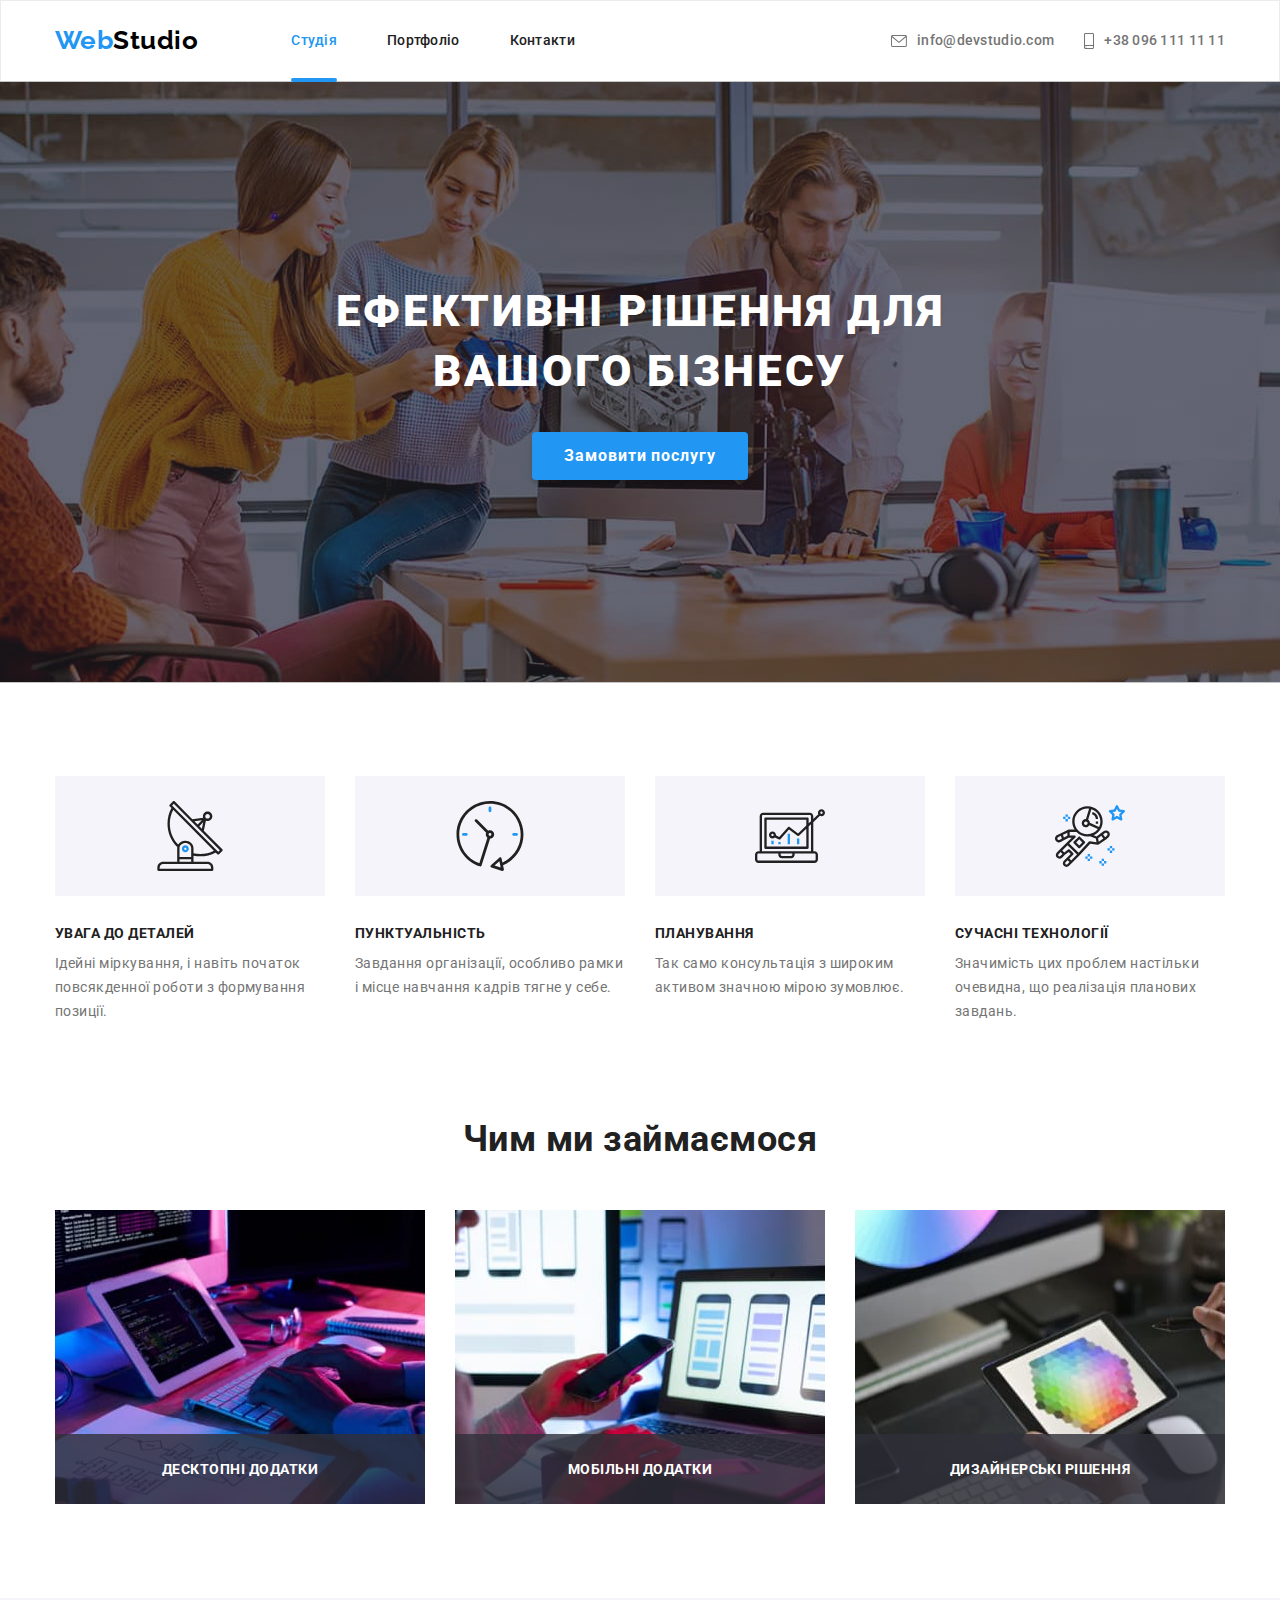
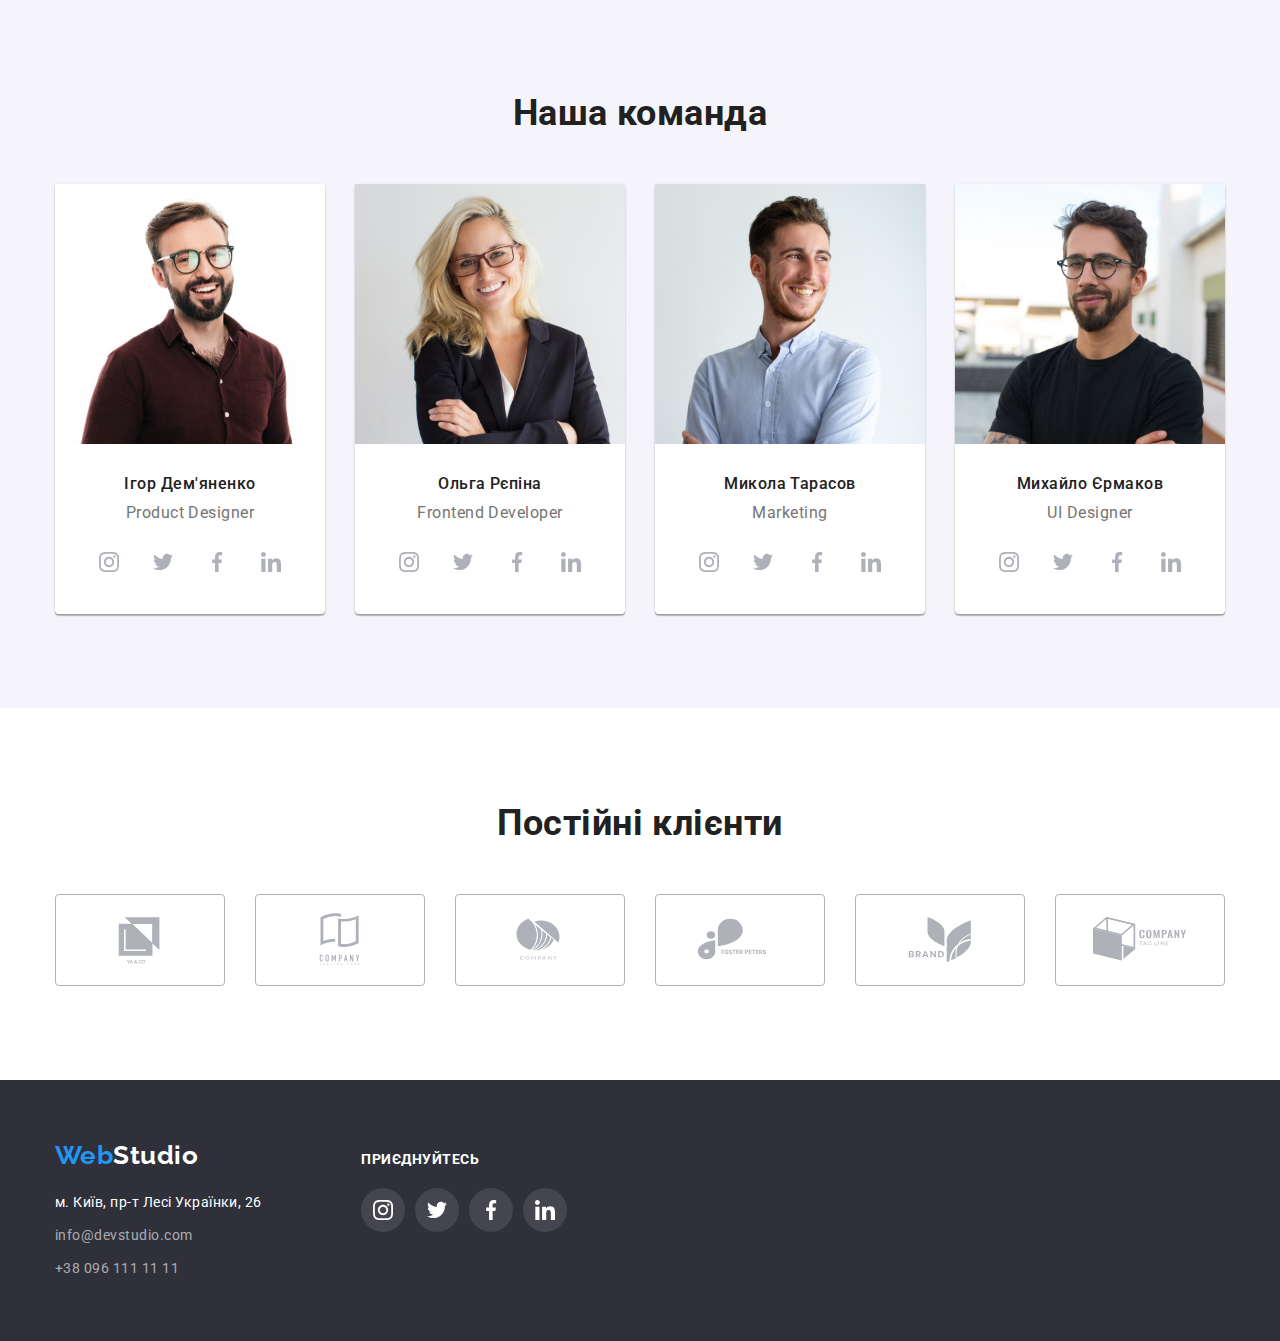
==== index.html @ 3ee11355 "Вихідні дані" ====
<!DOCTYPE html>
<html lang="uk">
  <head>
    <meta charset="UTF-8" />
    <meta http-equiv="X-UA-Compatible" content="IE=edge" />
    <meta name="viewport" content="width=device-width, initial-scale=1.0" />
    <title>Document</title>
    <link rel="preconnect" href="https://fonts.googleapis.com" />
    <link rel="preconnect" href="https://fonts.gstatic.com" crossorigin />
    <link
      href="https://fonts.googleapis.com/css2?family=Raleway:wght@700&family=Roboto:wght@400;500;700;900&display=swap"
      rel="stylesheet"
    />
    <link
      rel="stylesheet"
      href="https://cdnjs.cloudflare.com/ajax/libs/modern-normalize/1.1.0/modern-normalize.min.css"
    />
    <link rel="stylesheet" href="./css/common.css" />
    <link rel="stylesheet" href="./css/styles.css" />
  </head>
  <body>
    <header class="page-header">
      <div class="container main-nav">
        <nav class="nav">
          <a class="logo" href="./index.html"
            >Web<samp class="logo-link">Studio</samp></a>

          <ul class="site-nav list">
            <li class="item">
              <a href="./index.html" class="link link-nav current">Студія</a>
            </li>
            <li class="item">
              <a href="./portfolio.html" class="link link-nav">Портфоліо</a>
            </li>
            <li class="item"><a href="" class="link link-nav">Контакти</a></li>
          </ul>
        </nav>

        <ul class="mail-tel list">
          <li class="item">
            <a href="mailto:info@devstudio.com" class="link mail">
              <svg class="mail-icon" width="16" height="12">
                <use href="./images/icons.svg#envelope"></use>
              </svg>
              info@devstudio.com</a
            >
          </li>
          <li class="item">
            <a href="tel:+380961111111" class="link mail">
              <svg class="mail-icon" width="10" height="16">
                <use href="./images/icons.svg#smartphone"></use>
              </svg>
              +38 096 111 11 11</a
            >
          </li>
        </ul>
      </div>
    </header>

    <main>
      <section class="hero overlay">
        <h1 class="hero-title">Ефективні рішення для вашого бізнесу</h1>
        <button data-modal-open class="button-primaru" type="button">
          Замовити послугу
        </button>
      </section>

      <section class="section no-padding container">
        <h2 class="none">Особливості</h2>
        <ul class="feature-list list">
          <li class="feature">
            <div class="feature-item">
              <svg class="feature-icon" width="70" height="70">
                <use href="./images/icons.svg#antenna"></use>
              </svg>
            </div>
            <h3 class="title">УВАГА ДО ДЕТАЛЕЙ</h3>
            <p class="text">
              Ідейні міркування, і навіть початок повсякденної роботи з
              формування позиції.
            </p>
          </li>

          <li class="feature">
            <div class="feature-item">
              <svg class="feature-icon" width="70" height="70">
                <use href="./images/icons.svg#clock"></use>
              </svg>
            </div>
            <h3 class="title">ПУНКТУАЛЬНІСТЬ</h3>
            <p class="text">
              Завдання організації, особливо рамки і місце навчання кадрів тягне
              у себе.
            </p>
          </li>

          <li class="feature">
            <div class="feature-item">
              <svg class="feature-icon" width="70" height="70">
                <use href="./images/icons.svg#diagram"></use>
              </svg>
            </div>
            <h3 class="title">ПЛАНУВАННЯ</h3>
            <p class="text">
              Так само консультація з широким активом значною мірою зумовлює.
            </p>
          </li>

          <li class="feature">
            <div class="feature-item">
              <svg class="feature-icon" width="70" height="70">
                <use href="./images/icons.svg#astronaut"></use>
              </svg>
            </div>
            <h3 class="title">СУЧАСНІ ТЕХНОЛОГІЇ</h3>
            <p class="text">
              Значимість цих проблем настільки очевидна, що реалізація планових
              завдань.
            </p>
          </li>
        </ul>
      </section>

      <section class="section container">
        <h2 class="section-title">Чим ми займаємося</h2>
        <ul class="work list">
          <li class="item-work">
            <img src="./images/work1.jpg" alt="computer" width="370" />
            <p class="text-background">Десктопні додатки</p>
          </li>
          <li class="item-work">
            <img src="./images/work2.jpg" alt="smartphone" width="370" />
            <p class="text-background">Мобільні додатки</p>
          </li>
          <li class="item-work">
            <img src="./images/work3.jpg" alt="tablet" width="370" />
            <p class="text-background">Дизайнерські рішення</p>
          </li>
        </ul>
      </section>

      <section class="section team">
        <div class="container">
          <h2 class="section-title">Наша команда</h2>
          <ul class="team-list list">
            <li class="element-team">
              <img src="./images/team1.jpg" alt="Ігор Дем'яненко" width="270" />
              <h3 class="title">Ігор Дем'яненко</h3>
              <p class="text-two">Product Designer</p>
              <ul class="socials">
                <li>
                  <a
                    href="https://www.instagram.com/"
                    class="socials-item"
                    target="_blank"
                  >
                    <svg class="socials-icon" width="20" height="20">
                      <use href="./images/icons.svg#instagram"></use>
                    </svg>
                  </a>
                </li>

                <li>
                  <a
                    href="https://twitter.com/?lang=uk"
                    class="socials-item"
                    target="_blank"
                  >
                    <svg class="socials-icon" width="20" height="20">
                      <use href="./images/icons.svg#twitter"></use>
                    </svg>
                  </a>
                </li>

                <li>
                  <a
                    href="https://www.facebook.com/"
                    class="socials-item"
                    target="_blank"
                  >
                    <svg class="socials-icon" width="20" height="20">
                      <use href="./images/icons.svg#facebook"></use>
                    </svg>
                  </a>
                </li>

                <li>
                  <a
                    href="https://www.linkedin.com/"
                    class="socials-item"
                    target="_blank"
                  >
                    <svg class="socials-icon" width="20" height="20">
                      <use href="./images/icons.svg#linkedin"></use>
                    </svg>
                  </a>
                </li>
              </ul>
            </li>

            <li class="element-team">
              <img src="./images/team2.jpg" alt="Ольга Рєпіна" width="270" />
              <h3 class="title">Ольга Рєпіна</h3>
              <p class="text-two">Frontend Developer</p>
              <ul class="socials">
                <li>
                  <a
                    href="https://www.instagram.com/"
                    class="socials-item"
                    target="_blank"
                  >
                    <svg class="socials-icon" width="20" height="20">
                      <use href="./images/icons.svg#instagram"></use>
                    </svg>
                  </a>
                </li>

                <li>
                  <a
                    href="https://twitter.com/?lang=uk"
                    class="socials-item"
                    target="_blank"
                  >
                    <svg class="socials-icon" width="20" height="20">
                      <use href="./images/icons.svg#twitter"></use>
                    </svg>
                  </a>
                </li>
                <li>
                  <a
                    href="https://www.facebook.com/"
                    class="socials-item"
                    target="_blank"
                  >
                    <svg class="socials-icon" width="20" height="20">
                      <use href="./images/icons.svg#facebook"></use>
                    </svg>
                  </a>
                </li>
                <li>
                  <a
                    href="https://www.linkedin.com/"
                    class="socials-item"
                    target="_blank"
                  >
                    <svg class="socials-icon" width="20" height="20">
                      <use href="./images/icons.svg#linkedin"></use>
                    </svg>
                  </a>
                </li>
              </ul>
            </li>

            <li class="element-team">
              <img src="./images/team3.jpg" alt="Микола Тарасов" width="270" />
              <h3 class="title">Микола Тарасов</h3>
              <p class="text-two">Marketing</p>
              <ul class="socials">
                <li>
                  <a
                    href="https://www.instagram.com/"
                    class="socials-item"
                    target="_blank"
                  >
                    <svg class="socials-icon" width="20" height="20">
                      <use href="./images/icons.svg#instagram"></use>
                    </svg>
                  </a>
                </li>

                <li>
                  <a
                    href="https://twitter.com/?lang=uk"
                    class="socials-item"
                    target="_blank"
                  >
                    <svg class="socials-icon" width="20" height="20">
                      <use href="./images/icons.svg#twitter"></use>
                    </svg>
                  </a>
                </li>

                <li>
                  <a
                    href="https://www.facebook.com/"
                    class="socials-item"
                    target="_blank"
                  >
                    <svg class="socials-icon" width="20" height="20">
                      <use href="./images/icons.svg#facebook"></use>
                    </svg>
                  </a>
                </li>

                <li>
                  <a
                    href="https://www.linkedin.com/"
                    class="socials-item"
                    target="_blank"
                  >
                    <svg class="socials-icon" width="20" height="20">
                      <use href="./images/icons.svg#linkedin"></use>
                    </svg>
                  </a>
                </li>
              </ul>
            </li>

            <li class="element-team">
              <img src="./images/team4.jpg" alt="Михайло Єрмаков" width="270" />
              <h3 class="title">Михайло Єрмаков</h3>
              <p class="text-two">UI Designer</p>
              <ul class="socials">
                <li>
                  <a
                    href="https://www.instagram.com/"
                    class="socials-item"
                    target="_blank"
                  >
                    <svg class="socials-icon" width="20" height="20">
                      <use href="./images/icons.svg#instagram"></use>
                    </svg>
                  </a>
                </li>

                <li>
                  <a
                    href="https://twitter.com/?lang=uk"
                    class="socials-item"
                    target="_blank"
                  >
                    <svg class="socials-icon" width="20" height="20">
                      <use href="./images/icons.svg#twitter"></use>
                    </svg>
                  </a>
                </li>

                <li>
                  <a
                    href="https://www.facebook.com/"
                    class="socials-item"
                    target="_blank"
                  >
                    <svg class="socials-icon" width="20" height="20">
                      <use href="./images/icons.svg#facebook"></use>
                    </svg>
                  </a>
                </li>

                <li>
                  <a
                    href="https://www.linkedin.com/"
                    class="socials-item"
                    target="_blank"
                  >
                    <svg class="socials-icon" width="20" height="20">
                      <use href="./images/icons.svg#linkedin"></use>
                    </svg>
                  </a>
                </li>
              </ul>
            </li>
          </ul>
        </div>
      </section>

      <section class="section container">
        <h2 class="section-title">Постійні клієнти</h2>
        <ul class="clients list">
          <li class="customers">
            <a href="" class="clients-item link" target="_blank">
              <svg class="clients-icon" width="106" height="60">
                <use href="./images/icons.svg#yaco"></use>
              </svg>
            </a>
          </li>

          <li class="customers">
            <a href="" class="clients-item link" target="_blank">
              <svg class="clients-icon" width="106" height="60">
                <use href="./images/icons.svg#here"></use>
              </svg>
            </a>
          </li>

          <li class="customers">
            <a href="" class="clients-item link" target="_blank">
              <svg class="clients-icon" width="106" height="60">
                <use href="./images/icons.svg#company"></use>
              </svg>
            </a>
          </li>

          <li class="customers">
            <a href="#" class="clients-item link" target="_blank">
              <svg class="clients-icon" width="106" height="60">
                <use href="./images/icons.svg#foster"></use>
              </svg>
            </a>
          </li>

          <li class="customers">
            <a href="#" class="clients-item link" target="_blank">
              <svg class="clients-icon" width="106" height="60">
                <use href="./images/icons.svg#brand"></use>
              </svg>
            </a>
          </li>

          <li class="customers">
            <a href="#" class="clients-item link" target="_blank">
              <svg class="clients-icon" width="106" height="60">
                <use href="./images/icons.svg#tagline"></use>
              </svg>
            </a>
          </li>
        </ul>
      </section>
    </main>

    <footer class="footer">
      <div class="container footer-aside">
        <div class="footer-iten">
          <a class="logo" href="./index.html"
            >Web<samp class="logo-footer">Studio</samp></a
          >

          <address class="address-team">
            <ul class="list">
              <li class="info-maps">
                <a
                  class="address maps"
                  href="https://www.google.com/maps/place/%D0%B1%D1%83%D0%BB%D1%8C%D0%B2%D0%B0%D1%80+%D0%9B%D0%B5%D1%81%D1%96+%D0%A3%D0%BA%D1%80%D0%B0%D1%97%D0%BD%D0%BA%D0%B8,+26,+%D0%9A%D0%B8%D1%97%D0%B2,+02000/@50.4266042,30.5366785,17.25z/data=!4m5!3m4!1s0x40d4cf0e033ecbe9:0x57a4dffefec77da0!8m2!3d50.4265807!4d30.5383858"
                  target="_blank"
                  rel="noopener noreferrer"
                  >м. Київ, пр-т Лесі Українки, 26</a
                >
              </li>
              <li class="info">
                <a class="address" href="mailto:info@devstudio.com"
                  >info@devstudio.com</a
                >
              </li>
              <li class="info">
                <a class="address" href="tel:+380961111111"
                  >+38 096 111 11 11</a
                >
              </li>
            </ul>
          </address>
        </div>
        <div class="join">
          <h3 class="join-text">ПРИЄДНУЙТЕСЬ</h3>
          <ul class="join-list">
            <li>
              <a
                href="https://www.instagram.com/"
                class="socials-item changes"
                target="_blank"
              >
                <svg class="socials-icon changes" width="20" height="20">
                  <use href="./images/icons.svg#instagram"></use>
                </svg>
              </a>
            </li>

            <li>
              <a
                href="https://twitter.com/?lang=uk"
                class="socials-item changes"
                target="_blank"
              >
                <svg class="socials-icon changes" width="20" height="20">
                  <use href="./images/icons.svg#twitter"></use>
                </svg>
              </a>
            </li>

            <li>
              <a
                href="https://www.facebook.com/"
                class="socials-item changes"
                target="_blank"
              >
                <svg class="socials-icon changes" width="20" height="20">
                  <use href="./images/icons.svg#facebook"></use>
                </svg>
              </a>
            </li>

            <li>
              <a
                href="https://www.linkedin.com/"
                class="socials-item changes"
                target="_blank"
              >
                <svg class="socials-icon changes" width="20" height="20">
                  <use href="./images/icons.svg#linkedin"></use>
                </svg>
              </a>
            </li>
          </ul>
        </div>
      </div>
    </footer>
    <div class="backdrop is-hidden" data-modal>
      <div class="modal">
        <button class="button-modal" data-modal-close>
            <svg class="modal-close" width="18" height="18">
                <use href="./images/icons.svg#close"></use>
            </svg>
        </button>
      </div>
    </div>
    <script src="./js/modal.js"></script>
  </body>
</html>
---- css/common.css ----
html {
    box-sizing: border-box;
}

*,
*::before,
*::after {
    box-sizing: inherit;
}

:root {
--primary-text-color: #212121;
--title-text-color: #757575;
--accnent-color: #2196F3;
--primary-white-color: #FFFFFF;
}

body {
    background-color: var(--primary-white-color);
    color: var(--title-text-color);
    font-family: 'Roboto', sans-serif;
    letter-spacing: 0.03em;
}

.list {
    padding: 0;
    margin: 0;
    list-style: none;
}

.page-header {
    border: 1px solid #ECECEC;
}

.main-nav {
    display: flex;
    align-items: center;
    padding-left: 10px;
}

.logo {
    margin-right: 93px;
    color: #2196F3;
    font-family: "Raleway", cursive;
    font-weight: 700;
    font-size: 26px;
    line-height: 1.2;
    text-decoration: none;
}

.logo-link {
    color: #000000; 
    font-family: "Raleway", cursive;
    font-weight: 700;
    font-size: 26px;
    line-height: 1.2;
    text-decoration: none;    
}

.logo-footer {
    color: #FFFFFF; 
    font-family: "Raleway", cursive;
    font-weight: 700;
    font-size: 26px;
    line-height: 1.2;
    text-decoration: none; 
}

.nav {
    display: flex;
    justify-content: center;
    align-items: center;
}

.site-nav {
    display: flex;
}
 
.item {
    position: relative;
}

.link-nav::after {
    content: "";
    position: absolute;
    left: 0;
    bottom: -1px;
    width: 100%;
    height: 4px;
    border-radius: 2px;
    background-color: var(--accnent-color);
    opacity: 0;
    transition: opacity 250ms cubic-bezier(0.4, 0, 0.2, 1);
}

.link-nav:hover::after,
.link-nav:focus::after {
    opacity: 1;
}

.current::before {
    content: "";
    position: absolute;
    left: 0;
    bottom: -1px;
    width: 100%;
    height: 4px;
    border-radius: 2px;
    background-color: var(--accnent-color);
}

.site-nav .item:not(:last-child) {
    margin-right: 50px;
}

.site-nav .link {
    display: block;
    padding-top: 32px;
    padding-bottom: 32px;
    
    color: var(--primary-text-color);
    font-weight: 500;
    font-size: 14px;
    line-height: 1.14;
    letter-spacing: 0.02em;
    text-decoration: none;
    transition: color 250ms cubic-bezier(0.4, 0, 0.2, 1);
}
    
.site-nav .link:hover, 
.site-nav .link:focus {
    color: var(--accnent-color);
}
    
.site-nav .link.current {
    color: var(--accnent-color);
}
    
.mail-tel {
    display: flex;
    margin-left: auto;
}

.mail-tel .item:not(:last-child) {
    margin-right: 30px;
}

.mail-icon {
    fill: currentColor;
    margin-right: 10px;
}

.mail {
    color: var(--title-text-color);
    font-weight: 500;
    font-size: 14px;
    line-height: 1.14;
    letter-spacing: 0.02em;
    text-decoration: none;
    display: flex;
    justify-content: center;
    align-items: center;
    transition: color 250ms cubic-bezier(0.4, 0, 0.2, 1);
}

.mail:hover,
.mail:focus {
    color: var(--accnent-color);
}
    
/* Футер */

.footer {
    background: #2F303A;
    padding-top: 60px;
    padding-bottom: 60px;
}

.footer-aside {
    display: flex;
    align-items: baseline;
}

.footer-iten {
    display: flex;
    flex-direction: column;
}

.address-team {
    display: flex;
    flex-direction: column;
}

.address {
    font-style: normal;
    font-weight: 400;
    font-size: 14px;
    line-height: 1.71;
    margin-top: 9px;
    color: rgba(255, 255, 255, 0.6);
    text-decoration: none;
    transition: color 250ms cubic-bezier(0.4, 0, 0.2, 1);
}

.address.maps {
    color: var(--primary-white-color);
}

.info-maps {
    margin-top: 20px;
}

.info {
    margin-top: 9px;
}

.address:hover,
.address:focus {
    color: var(--accnent-color);
}

.join {
    display: flex;
    flex-direction: column;
    margin-left: 70px;
}
.join-text {
    margin-bottom: 20px;
    font-weight: 700;
    font-size: 14px;
    line-height: 1.14;
    color: var(--primary-white-color);
}

.join-list {
    display: flex;
}
 
.socials-item.changes {
    background-color: rgba(255, 255, 255, 0.1);
}

.socials-icon.changes {
    fill: #FFFFFF;
}
---- css/styles.css ----
ul {
    list-style: none;
    padding: 0;
    margin: 0;
}

a {
    text-decoration: none;
    color: inherit;
}

h1,
h2,
h3,
h4,
h5,
h6 {
    margin: 0;
}

p {
    margin: 0;
}

address {
    font-style: normal;
}

button {
    font-family: inherit;
    padding: 0;
    margin: 0;
}

img {
    display: block;
    max-width: 100%;
    height: auto;
}


.container {
    width: 1200px;
    padding-left: 15px;
    padding-right: 15px;

    margin-left: auto;
    margin-right: auto;
}

.none {
    display: none;
}

/* Секція Герой */

.hero-title {
    color: var(--primary-white-color);
    font-weight: 900;
    font-size: 44px;
    line-height: 1.36;
    letter-spacing: 0.06em;
    text-transform: uppercase;
    max-width: 696px;
    margin: 0 auto;
    margin-bottom: 30px;
    text-align: center;
}

.hero {
    display: block;
    background: #2F303A;
    text-align: center;
    padding-top: 200px;
    padding-bottom: 200px;
}

.overlay {
    max-width: 1600px;
    height: 600px;
    margin-left: auto;
    margin-right: auto;
    outline: 1px solid #C4C4C4;
    background-image: linear-gradient(
            to right,
            rgba(47, 48, 58, 0.4),
            rgba(47, 48, 58, 0.4)
        ),
        url(../images/hero.jpg);
    background-repeat: no-repeat;
    background-position: center;
    background-size: cover;
}

/* Параметри секцій */

.section {
    padding-top: 94px;
    padding-bottom: 94px;
}

.section.no-padding {
    padding-bottom: 0;
}

.section-title {
    margin-top: 0;
    margin-bottom: 50px;
    color: var(--primary-text-color);
    font-weight: 700;
    font-size: 36px;
    line-height: 1.17;
    text-align: center;
    
}

/* Секція Особливості */

.feature-list .title {
    margin-top: 30px;
    margin-bottom: 10px;
    color: var(--primary-text-color);
    font-weight: 700;
    font-size: 14px;
    line-height: 1.14;
}

.feature-list .text {
    margin: 0;
    font-weight: 400;
    font-size: 14px;
    line-height: 1.71;
}

.feature-list{
    display: flex;
    flex-wrap: wrap;
}

.feature {
    width: 270px;
    margin-right: 30px;
    margin-bottom: 30px;
}

.feature:nth-child(4n) {
    margin-right: 0;
}

.feature:nth-last-child(-n+4) {
    margin-bottom: 0;
}

.feature-item {
    display: flex;
    align-items: center;
    border: none;
    width: 270px;
    height: 120px;
    background-color: #F5F4FA;
}

.feature-icon {
    margin: 0 auto;
    fill: currentColor;
}

/* Секція Роботи */

.work {
    display: flex;
  } 

.item-work {
    position: relative;
    width: calc((100%-60px)/3);
    margin-right: 30px;
}

.item-work:nth-child(3n) {
    margin-right: 0;
}

.text-background {
    position: absolute;
    width: 100%;
    bottom: 0;
    font-weight: 700;
    font-size: 14px;
    line-height: 1.143;
    text-align: center;
    text-transform: uppercase;
    color: var(--primary-white-color);
    padding: 27px 0;
    background: rgba(47, 48, 58, 0.8);
}

/* Секція Команда */

.team-list .title {
    margin-top: 30px;
    margin-bottom: 0;
    font-weight: 500;
    font-size: 16px;
    line-height: 1.19;
    color: var(--primary-text-color);
    text-align: center
}

.team-list .text-two {
    margin-top: 10px;
    margin-bottom: 18px;
    font-weight: 400;
    font-size: 16px;
    line-height: 1.19;
    text-align: center

}

.team {
    background: #F5F4FA
}

.team-list {
    display: flex;
    flex-wrap: wrap;
}

.element-team {
    background: #FFFFFF;
    box-shadow: 0px 1px 3px rgba(0, 0, 0, 0.12), 0px 1px 1px rgba(0, 0, 0, 0.14), 0px 2px 1px rgba(0, 0, 0, 0.2);
    border-radius: 0px 0px 4px 4px;
    width: 270px;
    margin-right: 30px;
    margin-bottom: 30px;
}

.element-team:nth-child(4n) {
    margin-right: 0;
}

.element-team:nth-last-child(-n+4) {
    margin-bottom: 0;
}

.socials {
    display: flex;
    margin-left: 32px;
    margin-bottom: 30px;
}

.socials-item:nth-child(4n) {
    margin-right: 0;
}

.socials-item {
    width: 44px;
    height: 44px;
    margin-right: 10px;
    border: none;
    display: flex;
    align-items: center;
    justify-content: center;
    border-radius: 50%;
    color: #AFB1B8;
    transition: color 250ms cubic-bezier(0.4, 0, 0.2, 1),
    background-color 250ms cubic-bezier(0.4, 0, 0.2, 1);
}

.socials-item:hover,
.socials-item:focus {
    color: var(--primary-white-color);
    background-color: var(--accnent-color);
}

.socials-icon {
    fill: currentColor;
}

/* Кнопки */

.button-primaru {
    display: inline-block;
    border: 1px solid transparent;
    padding-top: 8px;
    padding-bottom: 8px;
    min-width: 216px;

    color: var(--primary-white-color);
    background: #2196F3;
    box-shadow: 0px 4px 4px rgba(0, 0, 0, 0.15);
    font-weight: 700;
    font-size: 16px;
    line-height: 1.875;
    letter-spacing: 0.06em;
    border-radius: 4px;
    text-align: center;
    cursor: pointer;
    transition: background 250ms cubic-bezier(0.4, 0, 0.2, 1),
    box-shadow 250ms cubic-bezier(0.4, 0, 0.2, 1);
}

.button-primaru:hover,
.button-primaru:focus {
    background: #188CE8;
    box-shadow: 0px 4px 4px rgba(0, 0, 0, 0.15);
}

.button {
    font-family: 'Roboto', sans-serif;
    display: inline-block;
    padding-top: 5px;
    padding-bottom: 5px;
    padding-left: 23px;
    padding-right: 23px;
    color: var(--primary-text-color);
    background-color: #F5F4FA;
    font-weight: 500;
    font-size: 16px;
    line-height: 1.625;
    border-radius: 4px;
    border: 1px solid transparent;
    text-decoration: none;
    cursor: pointer;
    transition: color 250ms cubic-bezier(0.4, 0, 0.2, 1),
    background-color 250ms cubic-bezier(0.4, 0, 0.2, 1),
    box-shadow 250ms cubic-bezier(0.4, 0, 0.2, 1);
}

.button:hover,
.button:focus {
    color: var(--primary-white-color);
    background-color:var(--accnent-color);
    box-shadow: 0px 3px 1px rgba(0, 0, 0, 0.1), 0px 1px 2px rgba(0, 0, 0, 0.08), 0px 2px 2px rgba(0, 0, 0, 0.12);
}


/* Постійні клієнти */

.clients {
    display: flex;
    padding: 0;
    margin: 0 auto;
    list-style: none;
}

.customers {
    display: flex;
    width: 170px;
    height: 92px;
    margin-right: 30px;
}

.customers:nth-child(6n) {
    margin-right: 0;
}

.clients-item {
    width: 100%;
    display: flex;
    align-items: center;
    justify-content: center;
    border: 1px solid #AFB1B8;
    border-radius: 4px;
    color: #AFB1B8;
    transition: border 250ms cubic-bezier(0.4, 0, 0.2, 1),
    color 250ms cubic-bezier(0.4, 0, 0.2, 1);
}

.clients-item:hover,
.clients-item:focus {
    border: 1px solid var(--accnent-color);
    color: var(--accnent-color);
}

.clients-icon {
    fill: currentColor;
}

/* Фільтер */

.filter {
    display: flex;
    justify-content: center;
    margin-bottom: 50px;
}

.filter .item:not(:last-child) {
    margin-right: 8px;
}

/* Портфоліо */

.portfolios-list .title-two {
    margin-top: 20px;
    margin-bottom: 0;
    margin-left: 24px;
    color:var(--primary-text-color);
    font-weight: 700;
    font-size: 18px;
    line-height: 2; 
    letter-spacing: 0.06em;
}

.portfolios-list .text-with {
    margin-top: 4px;
    margin-bottom: 20px;
    margin-left: 24px;
    font-weight: 400;
    font-size: 16px;
    line-height: 1.875;
}

.portfolios-list{
    display: flex;
    flex-wrap: wrap;
}

.element {
    width: 370px;
    margin-right: 30px;
    margin-bottom: 30px;
}

.element:nth-child(3n) {
    margin-right: 0;
}

.element:nth-last-child(-n+3) {
    margin-bottom: 0;
}

.activ {
    position: relative;
    overflow: hidden;
}

.activ-text {
    position: absolute;
    height: 100%;
    top: 0;
    left: 0;
    padding: 63px 24px;
    font-weight: 400;
    font-size: 18px;
    line-height: 1.55;
    color: var(--primary-white-color);
    display: flex;
    background: rgba(33, 150, 243, 0.9);
    transform: translateY(100%);
    transition: transform 250ms cubic-bezier(0.4, 0, 0.2, 1);
}

.element-text {
    border: 1px solid #EEEEEE;
    border-top: 1px solid transparent;
}

.element-link {
    display: block;
    transition: box-shadow 250ms cubic-bezier(0.4, 0, 0.2, 1);
}

.element-link:hover .activ-text,
.element-link:focus .activ-text {
    transform: translateY(0);
}

.element-link:hover,
.element-link:focus {
    box-shadow: 0px 1px 1px rgba(0, 0, 0, 0.12), 0px 4px 4px rgba(0, 0, 0, 0.06), 1px 4px 6px rgba(0, 0, 0, 0.16);
}

/* Модельне вікно */

.backdrop {
    position: fixed;
    top: 0;
    bottom: 0;
    left: 0;
    right: 0;
    background-color: rgba(0, 0, 0, 0.2);
    opacity: 1;
    transition: opacity 250ms cubic-bezier(0.4, 0, 0.2, 1);
}

.backdrop.is-hidden {
    opacity: 0;
    pointer-events: none;
}

.backdrop.is-hidden .modal {
    transform: translate(-50%, -50%) scale(1.1);
}

.modal {
    position: absolute;
    top: 50%;
    left: 50%;
    min-height: 581px;
    min-width: 528px;
    background-color: #FFFFFF;
    border-radius: 4px;
    transform: translate(-50%, -50%) scale(0.9);
    transition: transform 250ms cubic-bezier(0.4, 0, 0.2, 1);

}

.button-modal {
    display: flex;
    justify-content: center;
    align-items: center;
    margin-left: auto;
    margin-top: 8px;
    margin-right: 8px;
    width: 30px;
    height: 30px;
    border-radius: 50%;
    border: 1px solid rgba(0, 0, 0, 0.1);
    background-color: var(--primary-white-color);
    cursor: pointer;
}

.modal-close {
    fill: currentColor;
}

.button-modal:hover,
.button-modal:focus {
    color: var(--accnent-color);
}
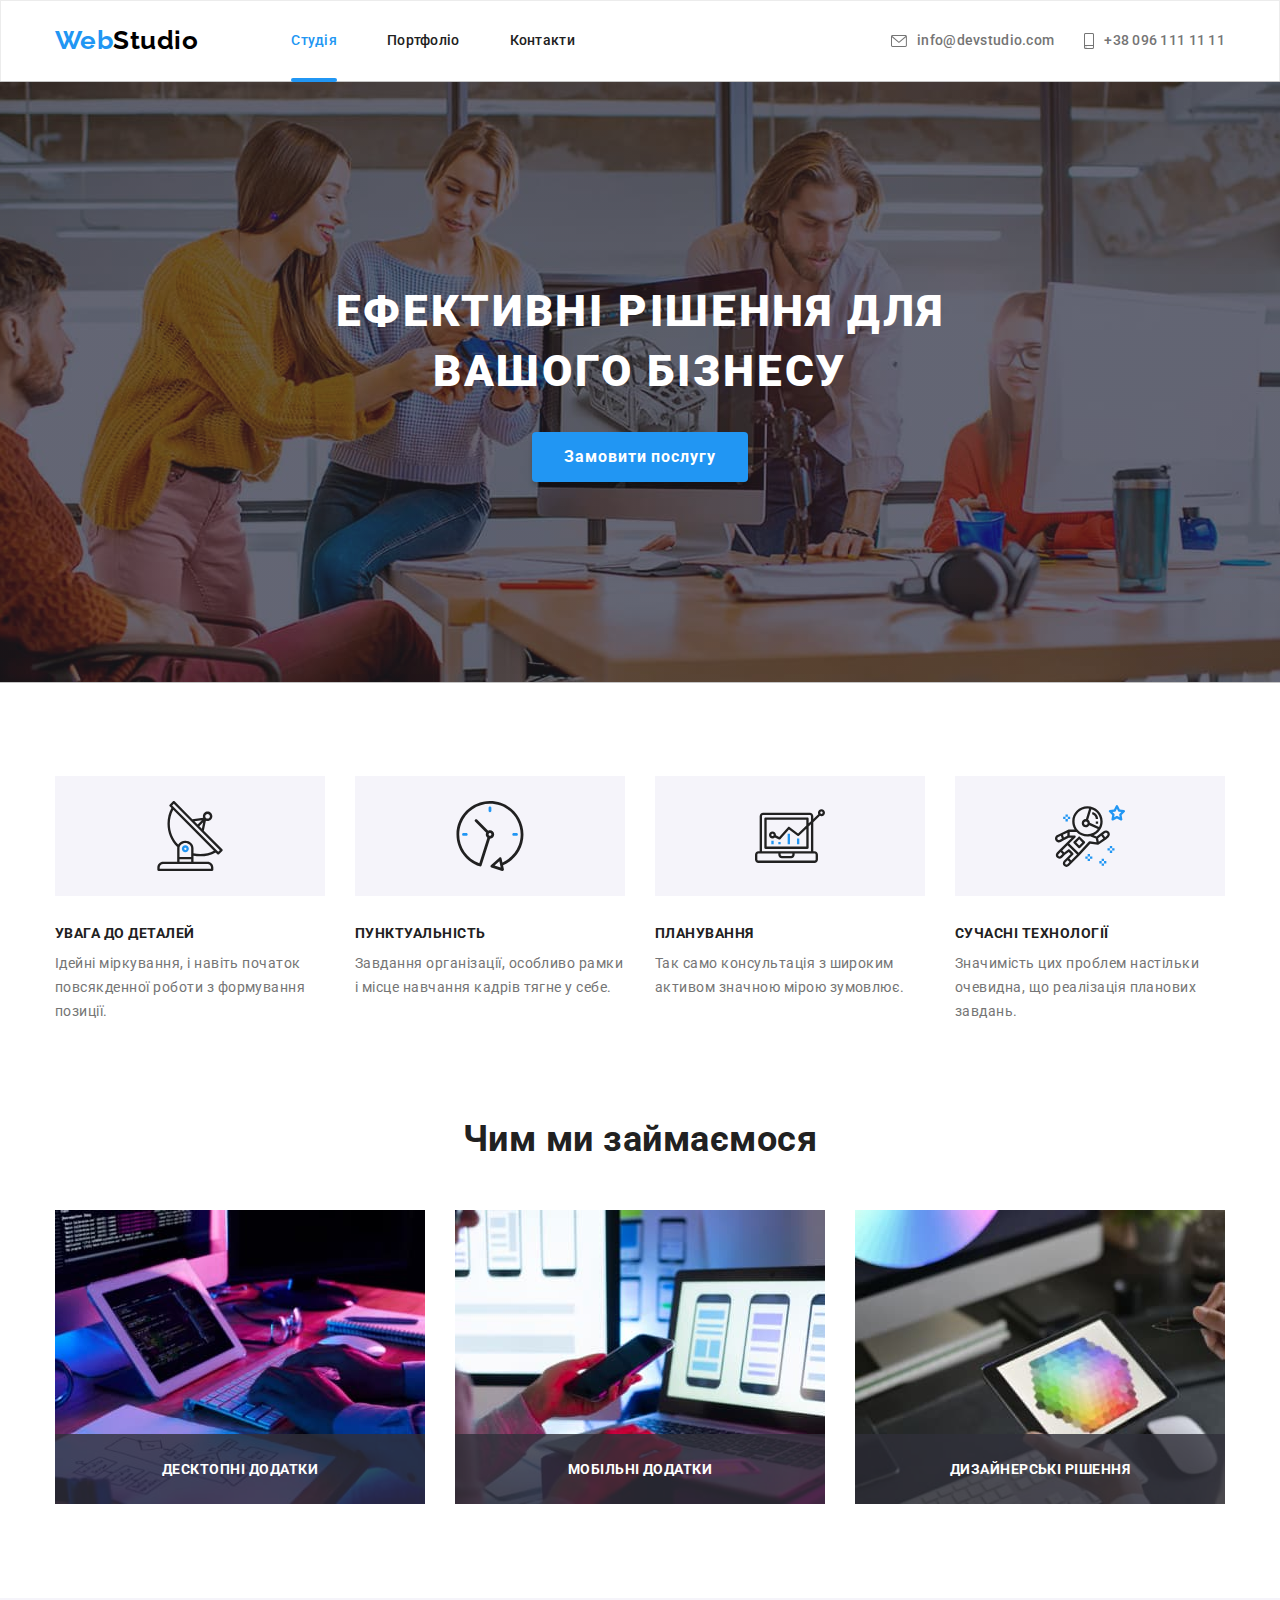
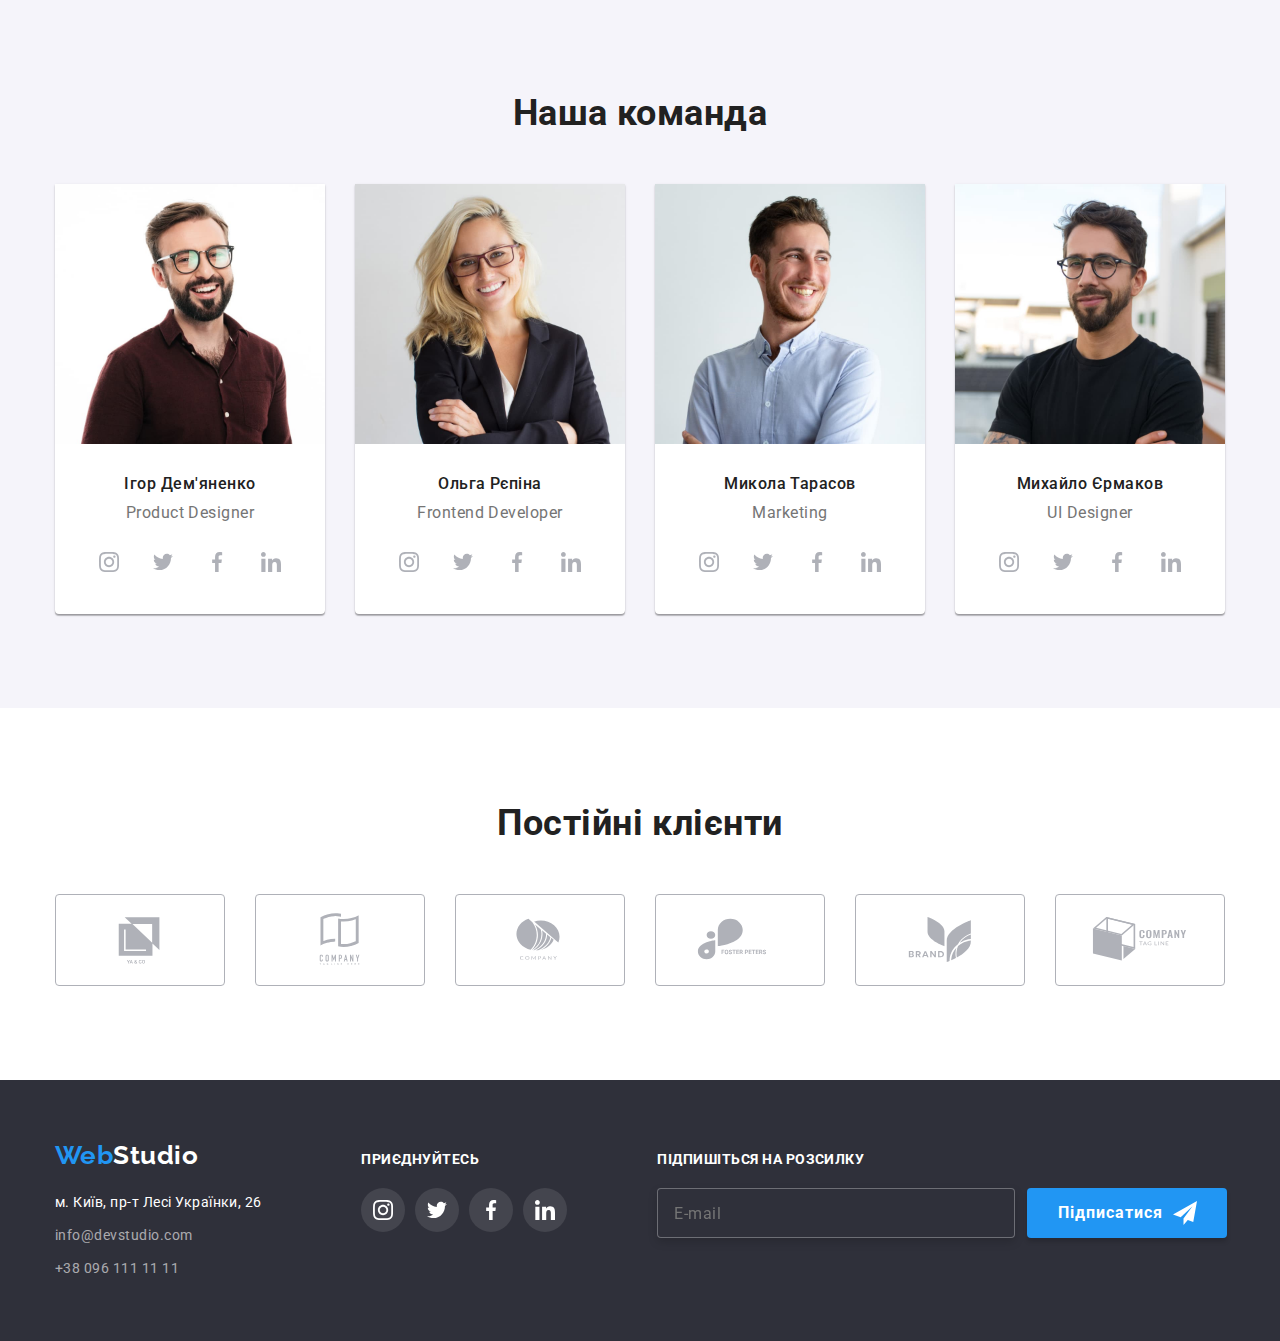
==== commit 5f3dad88: "Модельне вікно і форма" ====
--- a/index.html
+++ b/index.html
@@ -66,7 +66,7 @@
       </section>
 
       <section class="section no-padding container">
-        <h2 class="none">Особливості</h2>
+        <h2 class="visually-hidden">Особливості</h2>
         <ul class="feature-list list">
           <li class="feature">
             <div class="feature-item">
@@ -450,7 +450,7 @@
           </address>
         </div>
         <div class="join">
-          <h3 class="join-text">ПРИЄДНУЙТЕСЬ</h3>
+          <h3 class="join-text">приєднуйтесь</h3>
           <ul class="join-list">
             <li>
               <a
@@ -501,15 +501,73 @@
             </li>
           </ul>
         </div>
+
+        <div class="subscription">
+          <h3 class="subscription-text join-text">Підпишіться на розсилку</h3>
+          <form class="subscription-form">
+            <label class="subscription-label" for="mail"></label>
+            <input class="subscription-input" type="email" name="mail" id="mail" placeholder="E-mail" required>
+            
+            <button class="button-primaru subscription" type="submit">Підписатися
+              <svg class="button-icon" width="24" height="24">
+                <use href="./images/icons.svg#telegram"></use>
+              </svg>
+            </button>
+          </form>
+        </div>
+
       </div>
     </footer>
+
     <div class="backdrop is-hidden" data-modal>
       <div class="modal">
-        <button class="button-modal" data-modal-close>
+        <div class="modal-body">
+          <button class="button-close" data-modal-close>
             <svg class="modal-close" width="18" height="18">
-                <use href="./images/icons.svg#close"></use>
+              <use href="./images/icons.svg#close"></use>
             </svg>
-        </button>
+          </button>
+          <form class="form">
+            <p class="form-text">Залиште свої дані, ми вам передзвонимо</p>
+            <div class="form-field">
+              <label class="label" for="name">Ім'я</label>
+              <input class="input" type="text" name="mane" id="mane" required>
+                <svg class="form-icon" width="18" height="18" >
+                  <use href="./images/icons.svg#person"></use>
+                </svg>
+            </div>
+          
+            <div class="form-field">
+              <label class="label" for="tel">Телефон</label>
+              <input class="input" type="tel" name="tel" id="tel" required>
+                <svg class="form-icon" width="18" height="18">
+                  <use href="./images/icons.svg#phone"></use>
+                </svg>
+            </div>
+          
+            <div class="form-field">
+              <label class="label" for="mail">Пошта</label>
+              <input class="input" type="email" name="mail" id="mail" required>
+                <svg class="form-icon" width="18" height="18">
+                  <use href="./images/icons.svg#email"></use>
+                </svg>
+            </div>
+          
+            <div class="form-field">
+              <label class="label" for="comment">Коментар</label>
+              <textarea class="textarea" name="comment" id="comment" cols="30" rows="10" placeholder="Введіть текст"></textarea>
+            </div>
+          
+            <label class="check-label">
+              <input class="check-input" type="checkbox" name="hobby" >
+              <samp class="check-icon"></samp>
+              Погоджуюся з розсилкою та приймаю
+              <a class="check-link" href="#" target="_blank">Умови договору</a>
+            </label>
+          
+            <button class="button-primaru submit" type="submit">Відправити</button>
+          </form>
+        </div>
       </div>
     </div>
     <script src="./js/modal.js"></script>
--- a/css/common.css
+++ b/css/common.css
@@ -13,6 +13,9 @@
 --title-text-color: #757575;
 --accnent-color: #2196F3;
 --primary-white-color: #FFFFFF;
+
+/* кубик для анімації  */
+--cubic-time: 250ms cubic-bezier(0.4, 0, 0.2, 1);
 }
 
 body {
@@ -90,7 +93,7 @@
     border-radius: 2px;
     background-color: var(--accnent-color);
     opacity: 0;
-    transition: opacity 250ms cubic-bezier(0.4, 0, 0.2, 1);
+    transition: opacity var(--cubic-time);
 }
 
 .link-nav:hover::after,
@@ -124,7 +127,7 @@
     line-height: 1.14;
     letter-spacing: 0.02em;
     text-decoration: none;
-    transition: color 250ms cubic-bezier(0.4, 0, 0.2, 1);
+    transition: color var(--cubic-time);
 }
     
 .site-nav .link:hover, 
@@ -160,7 +163,7 @@
     display: flex;
     justify-content: center;
     align-items: center;
-    transition: color 250ms cubic-bezier(0.4, 0, 0.2, 1);
+    transition: color var(--cubic-time);
 }
 
 .mail:hover,
@@ -199,7 +202,7 @@
     margin-top: 9px;
     color: rgba(255, 255, 255, 0.6);
     text-decoration: none;
-    transition: color 250ms cubic-bezier(0.4, 0, 0.2, 1);
+    transition: color var(--cubic-time);
 }
 
 .address.maps {
@@ -229,6 +232,7 @@
     font-weight: 700;
     font-size: 14px;
     line-height: 1.14;
+    text-transform: uppercase;
     color: var(--primary-white-color);
 }
 
@@ -243,3 +247,42 @@
 .socials-icon.changes {
     fill: #FFFFFF;
 }
+
+/* Підписка на розсилку  */
+
+.subscription {
+    margin-left: 80px;
+}
+
+.subscription-text {
+    display: block;
+}
+
+.subscription-form {
+    display: flex;
+}
+
+.subscription-input {
+    display: block;
+    padding: 15px 16px;
+    width: 358px;
+    height: 50px;
+    border: 1px solid rgba(255, 255, 255, 0.3);
+    filter: drop-shadow(0px 4px 4px rgba(0, 0, 0, 0.15));
+    border-radius: 4px;
+    outline: navy;
+    transition: border-color var(--cubic-time);
+    font-size: 16px;
+    line-height: 1.25;
+    letter-spacing: 0.03em;
+    color: var(--primary-white-color);
+    background: #2F303A;
+}
+
+.subscription-input:focus {
+    border-color: var(--accnent-color);
+}
+
+.button-icon {
+    margin-left: 10px;
+}--- a/css/styles.css
+++ b/css/styles.css
@@ -48,8 +48,17 @@
     margin-right: auto;
 }
 
-.none {
-    display: none;
+.visually-hidden {
+    position: absolute;
+    white-space: nowrap;
+    width: 1px;
+    height: 1px;
+    overflow: hidden;
+    border: 0;
+    padding: 0;
+    clip: rect(0 0 0 0);
+    clip-path: inset(50%);
+    margin: -1px;
 }
 
 /* Секція Герой */
@@ -263,8 +272,8 @@
     justify-content: center;
     border-radius: 50%;
     color: #AFB1B8;
-    transition: color 250ms cubic-bezier(0.4, 0, 0.2, 1),
-    background-color 250ms cubic-bezier(0.4, 0, 0.2, 1);
+    transition: color var(--cubic-time),
+    background-color var(--cubic-time);
 }
 
 .socials-item:hover,
@@ -282,8 +291,8 @@
 .button-primaru {
     display: inline-block;
     border: 1px solid transparent;
-    padding-top: 8px;
-    padding-bottom: 8px;
+    padding-top: 9px;
+    padding-bottom: 9px;
     min-width: 216px;
 
     color: var(--primary-white-color);
@@ -296,8 +305,24 @@
     border-radius: 4px;
     text-align: center;
     cursor: pointer;
-    transition: background 250ms cubic-bezier(0.4, 0, 0.2, 1),
-    box-shadow 250ms cubic-bezier(0.4, 0, 0.2, 1);
+    transition: background var(--cubic-time),
+    box-shadow var(--cubic-time);
+}
+
+.button-primaru.submit {
+    display: block;
+    margin: 0 auto;
+    margin-top: 30px;
+    min-width: 200px;
+}
+
+.button-primaru.subscription {
+    display: flex;
+    justify-content: center;
+    align-items: center;
+    margin: 0 auto;
+    margin-left: 12px;
+    min-width: 200px;
 }
 
 .button-primaru:hover,
@@ -322,9 +347,9 @@
     border: 1px solid transparent;
     text-decoration: none;
     cursor: pointer;
-    transition: color 250ms cubic-bezier(0.4, 0, 0.2, 1),
-    background-color 250ms cubic-bezier(0.4, 0, 0.2, 1),
-    box-shadow 250ms cubic-bezier(0.4, 0, 0.2, 1);
+    transition: color var(--cubic-time),
+    background-color var(--cubic-time),
+    box-shadow var(--cubic-time);
 }
 
 .button:hover,
@@ -363,8 +388,8 @@
     border: 1px solid #AFB1B8;
     border-radius: 4px;
     color: #AFB1B8;
-    transition: border 250ms cubic-bezier(0.4, 0, 0.2, 1),
-    color 250ms cubic-bezier(0.4, 0, 0.2, 1);
+    transition: border var(--cubic-time),
+    color var(--cubic-time);
 }
 
 .clients-item:hover,
@@ -448,7 +473,7 @@
     display: flex;
     background: rgba(33, 150, 243, 0.9);
     transform: translateY(100%);
-    transition: transform 250ms cubic-bezier(0.4, 0, 0.2, 1);
+    transition: transform var(--cubic-time);
 }
 
 .element-text {
@@ -458,7 +483,7 @@
 
 .element-link {
     display: block;
-    transition: box-shadow 250ms cubic-bezier(0.4, 0, 0.2, 1);
+    transition: box-shadow var(--cubic-time);
 }
 
 .element-link:hover .activ-text,
@@ -476,56 +501,214 @@
 .backdrop {
     position: fixed;
     top: 0;
-    bottom: 0;
     left: 0;
     right: 0;
+    bottom: 0;
+    overflow-y: auto;
+    overflow-x: hidden;
+    width: 100%;
+    height: 100%;
+    z-index: 10;
     background-color: rgba(0, 0, 0, 0.2);
-    opacity: 1;
-    transition: opacity 250ms cubic-bezier(0.4, 0, 0.2, 1);
+    transition: visibility var(--cubic-time),
+    opacity var(--cubic-time);
 }
 
 .backdrop.is-hidden {
+    visibility: hidden;
     opacity: 0;
     pointer-events: none;
 }
 
-.backdrop.is-hidden .modal {
-    transform: translate(-50%, -50%) scale(1.1);
+.backdrop.is-hidden .modal-body {
+    transform: scale(1.3);
 }
 
 .modal {
-    position: absolute;
-    top: 50%;
-    left: 50%;
-    min-height: 581px;
-    min-width: 528px;
-    background-color: #FFFFFF;
-    border-radius: 4px;
-    transform: translate(-50%, -50%) scale(0.9);
-    transition: transform 250ms cubic-bezier(0.4, 0, 0.2, 1);
-
-}
-
-.button-modal {
+    min-height: 100vh;
     display: flex;
     justify-content: center;
     align-items: center;
-    margin-left: auto;
-    margin-top: 8px;
-    margin-right: 8px;
+    position: sticky;
+    width: 100%;
+}
+
+.modal-body {
+    position: relative;
+    width: 528px;
+    background-color: #FFFFFF;
+    box-shadow: 0px 1px 3px rgba(0, 0, 0, 0.12), 0px 1px 1px rgba(0, 0, 0, 0.14), 0px 2px 1px rgba(0, 0, 0, 0.2);
+    border-radius: 4px;
+    transform: scale(1);
+    transition: transform var(--cubic-time);
+}
+
+.button-close {
+    position: absolute;
+    top: 8px;
+    right: 8px;
+    padding: 0;
+    display: flex;
+    justify-content: center;
+    align-items: center;
     width: 30px;
     height: 30px;
     border-radius: 50%;
     border: 1px solid rgba(0, 0, 0, 0.1);
-    background-color: var(--primary-white-color);
+    background-color: #FFFFFF;
     cursor: pointer;
 }
 
 .modal-close {
     fill: currentColor;
-}
-
-.button-modal:hover,
-.button-modal:focus {
+    transition: color var(--cubic-time);
+}
+
+.button-close:hover,
+.button-close:focus {
     color: var(--accnent-color);
+}
+
+.form {
+    width: 100%;
+    padding: 40px;
+}
+
+.form-field {
+    position: relative;
+    display: flex;
+    flex-direction: column;
+    margin-bottom: 10px;
+}
+.form-text {
+    display: flex;
+    justify-content: center;
+    font-weight: 700;
+    font-size: 20px;
+    line-height: 23px;
+    margin-bottom: 12px;
+    color: var(--primary-text-color);
+}
+
+.label {
+    margin-bottom: 4px;
+    font-size: 12px;
+    line-height: 1.17;
+    letter-spacing: 0.01em;
+    color: #757575;
+}
+
+.input {
+    display: block;
+    padding: 12px;
+    padding-left: 42px;
+    width: 100%;
+    height: 40px;
+    border: 1px solid rgba(33, 33, 33, 0.2);
+    border-radius: 4px;
+    outline: navy;
+    transition: border-color var(--cubic-time);
+    font-size: 12px;
+    line-height: 1.17;
+    letter-spacing: 0.01em;
+    color: var(--primary-text-color);
+}
+
+.input:focus {
+    border-color: var(--accnent-color);
+}
+
+.form-icon {
+    position: absolute;
+    top: 50%;
+    left: 12px;
+    transition: fill var(--cubic-time);
+}
+
+.input:focus+.form-icon {
+    fill: var(--accnent-color);
+}
+
+.textarea {
+    height: 120px;
+    resize: none;
+    outline: navy;
+    padding: 12px 16px;
+    border: 1px solid rgba(33, 33, 33, 0.2);
+    border-radius: 4px;
+    font-size: 12px;
+    line-height: 1.17;
+    letter-spacing: 0.01em;
+    color: var(--primary-text-color);
+    transition: border-color var(--cubic-time);
+}
+
+.textarea:focus {
+    border-color: var(--accnent-color);
+}
+
+.textarea::placeholder {
+    font-size: 12px;
+    line-height: 1.17;
+    letter-spacing: 0.01em;
+    color: rgba(117, 117, 117, 0.5);
+}
+
+.check-label {
+    position: relative;
+    margin-top: 20px;
+    display: flex;
+    justify-content: center;
+    align-items: center;
+    font-family: 'Roboto';
+    font-size: 14px;
+    line-height: 2;
+    letter-spacing: 0.03em;
+    color: #757575;
+}
+
+.check-input {
+    position: absolute;
+    white-space: nowrap;
+    width: 1px;
+    height: 1px;
+    overflow: hidden;
+    border: 0;
+    padding: 0;
+    clip: rect(0 0 0 0);
+    clip-path: inset(50%);
+    margin: -1px;
+}
+
+.check-link {
+    margin-left: 5px;
+    text-decoration: underline;
+    color: var(--accnent-color);
+}
+
+.check-icon {
+    display: flex;
+    width: 16px;
+    height: 15px;
+    margin-right: 7px;
+    border-radius: 2px;
+    border: 2px solid #212121;
+    transition: background-color var(--cubic-time),
+    border-color var(--cubic-time);
+}
+
+
+.check-input:checked + .check-icon {
+    border-color: var(--accnent-color);
+    background-color: var(--accnent-color);
+    background-image: url(../images/check.svg);
+    background-size: contain;
+    background-origin: border-box;
+}
+
+.button-primaru.submit {
+    display: block;
+    margin: 0 auto;
+    margin-top: 30px;
+    min-width: 200px;
 }